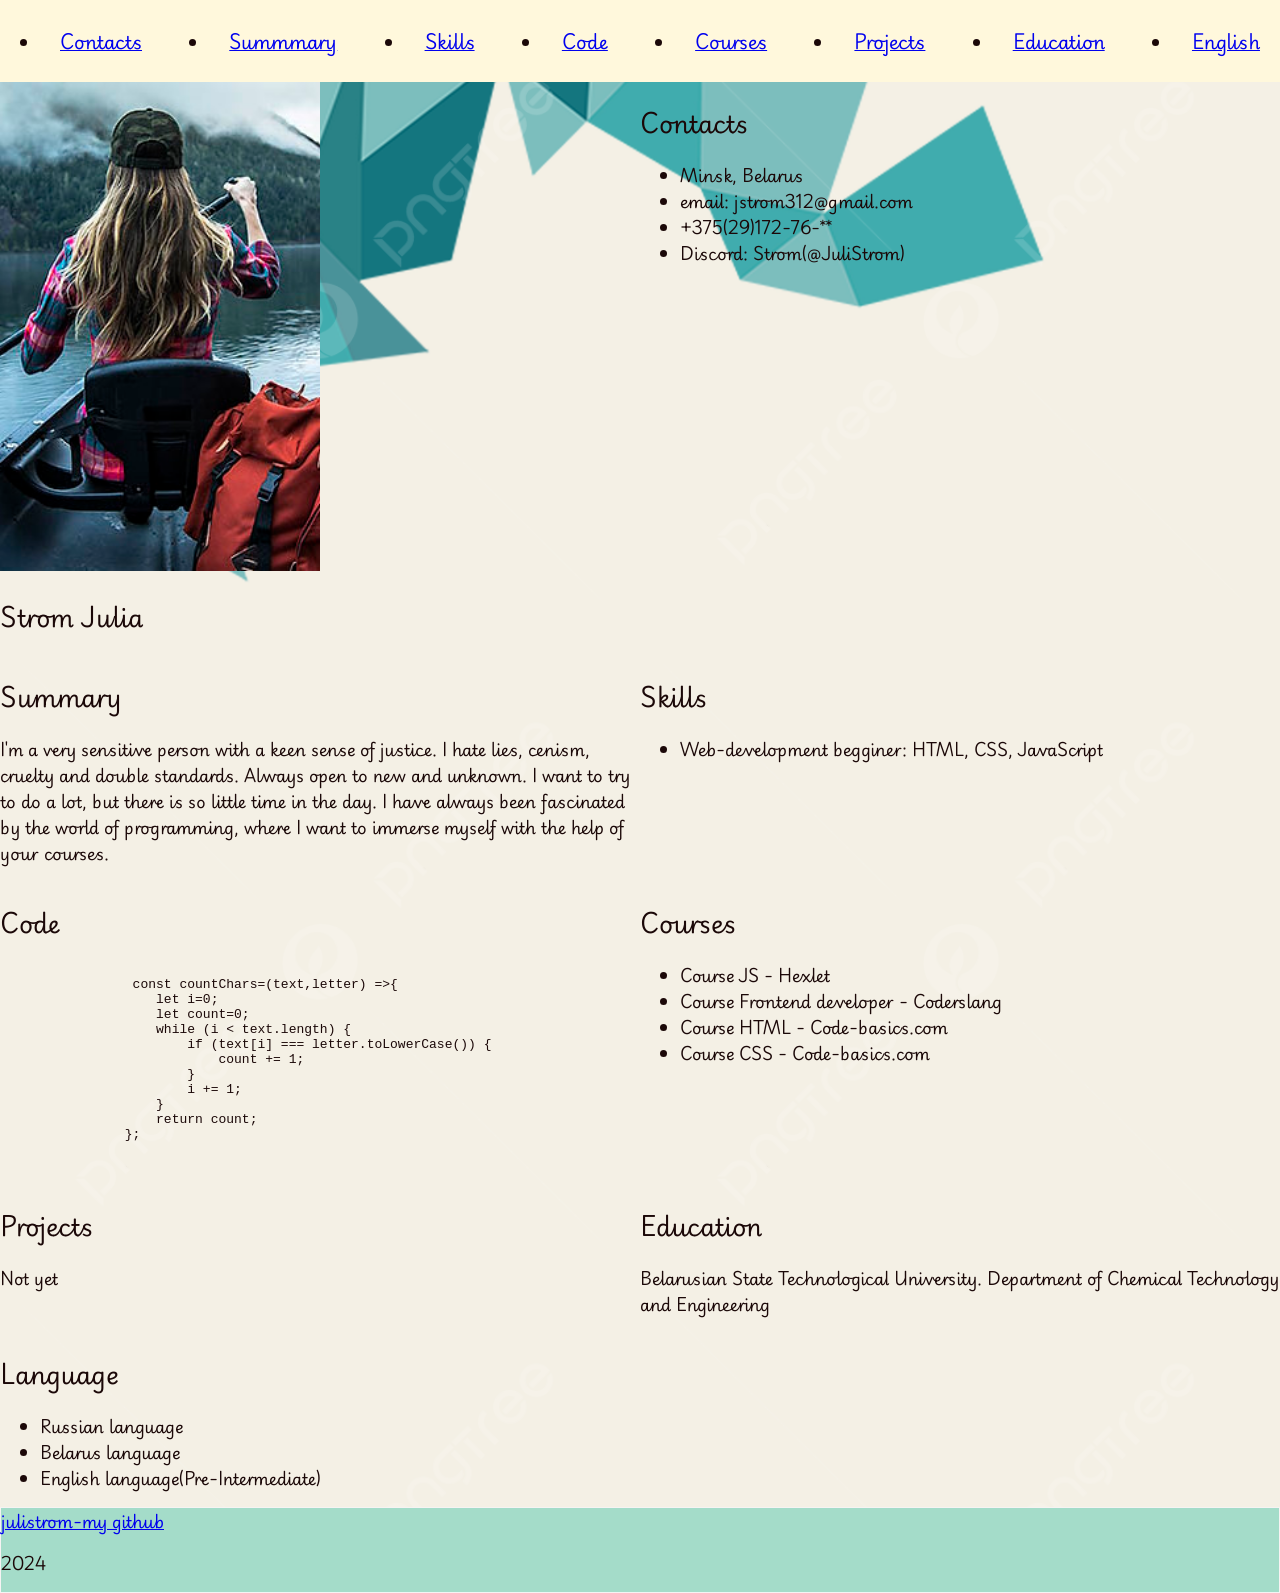
==== index.html @ 9780dcb6 "feat: change h3 on h2 index.html" ====
<!DOCTYPE html>
<html lang="en">
<head>
    <meta charset="UTF-8">
    <meta http-equiv="X-UA-Compatible" content="IE=edge">
    <meta name="viewport" content="width=device-width, initial-scale=1.0">
    <title>cv</title>
    <link rel="stylesheet" href="style.css">
    <link rel="icon" href="assets/favicon.ico">
    <link rel="preconnect" href="https://fonts.googleapis.com">
    <link rel="preconnect" href="https://fonts.gstatic.com" crossorigin>
    <link href="https://fonts.googleapis.com/css2?family=Playwrite+GB+S:ital,wght@0,100..400;1,100..400&display=swap" rel="stylesheet">
    <style>
        body {
         background: #c7b39b url(assets/img/fon.jpg);
         background-size: cover;
         color: hsl(0, 54%, 7%);
        }
       </style>
</head>
<body>
    <header class="header">
           
        <div class="container"></div>
        <nav class="nav">
            <ul class="nav-list">
                <li class="nav-item"><a href="#contacts" class="nav-link">Contacts</a></li>
                
                <li class="nav-item"><a href="#summary" class="nav-link">Summmary</a> </li>
                <li class="nav-item"><a href="#skills" class="nav-link">Skills</a> </li>
                <li class="nav-item"><a href="#code" class="nav-link">Code</a> </li>
                <li class="nav-item"><a href="#courses" class="nav-link">Courses</a> </li>
                <li class="nav-item"><a href="#projects" class="nav-link">Projects</a> </li>
                <li class="nav-item"><a href="#education" class="nav-link">Education</a> </li>
                <li class="nav-item"><a href="#english" class="nav-link">English</a> </li>
            </ul>
        </nav>
    </header>
    <main class="main-container">
        <section class="section" id="profile">
            <img src="assets/img/fotocv.jpg" alt="fotocv" class="fotocv">
             <h1 class="name">Strom Julia</h1>
             
        </section>
        <section class="section" id="contacts">
            <h2 class="section-title">Contacts</h2>
            <ul>
                <li>Minsk, Belarus</li>
                <li>email: jstrom312@gmail.com</li>
                <li>+375(29)172-76-**</li>
                <li>Discord: Strom(@JuliStrom)</li>
            </ul>
        </section>
        <section class="section" id="summary">
            <h2 class="section-title">Summary</h2>
            <p>I'm a very sensitive person with a keen sense of justice. 
                I hate lies, cenism, cruelty and double standards. Always open to new and unknown. 
                I want to try to do a lot, but there is so little time in the day.
                 I have always been fascinated by the world of programming, where
                 I want to immerse myself with the help of your courses.</p>
        </section>
        <section class="section" id="skills">
            <h2 class="section-title">Skills</h2>
            <ul>
                <li>Web-development begginer: HTML, CSS, JavaScript</li>
            </ul>
        </section>
        <section class="section" id="code">
            <h2 class="section-title">Code</h2>
            <pre><code>  
                 const countChars=(text,letter) =>{
                    let i=0;
                    let count=0;
                    while (i < text.length) {
                        if (text[i] === letter.toLowerCase()) {
                            count += 1;
                        }
                        i += 1;
                    }
                    return count;
                };
            </code>
            </pre>
        </section>
        <section class="section" id="courses">
            <h2 class="section-title">Courses</h2>
            <ul>
                <li>Course JS - Hexlet </li>
                <li>Course Frontend developer - Coderslang</li>
                <li>Course HTML - Code-basics.com</li>
                <li>Course CSS - Code-basics.com</li>
            </ul>
        </section>
        <section class="section" id="projects">
            <h2 class="section-title">Projects</h2>
            <p>Not yet</p>
        </section>
        <section class="section" id="education">
            <h2 class="section-title">Education</h2>
            <p> Belarusian State Technological University.
                Department of Chemical Technology and Engineering</p>
        </section>
        <section class="section" id="languages">
            <h2 class="section-title">Language</h2>
            <ul>
                <li>Russian language</li>
                <li>Belarus language</li>
                <li>English language(Pre-Intermediate)</li>
            </ul>
        </section>    
    <div class="container"></div>
</main>
<footer class="footer">
    <div class="footer-container">
         <a class="my-github" href="https://github.com/JuliStrom">julistrom-my github</a>
        <p>2024</p>
        <a href="https://rs.school/js/" class="rss"></a>
    </div>
    </footer>
</body>
</html>
---- style.css ----
* {
    box-sizing: border-box;
  }
  main {
    /*border: 1px solid red;*/
    font-family: 'Playwrite GB S', sans-serif;
    font-weight: 400px;
    min-height: 100vh;
  }
  header {
    background-color: cornsilk;
    font-family: "Playwrite GB S", cursive;
    font-optical-sizing: auto;
    font-weight: <weight>;
    font-style: normal;
  }
  footer {
    border: 1px solid rgb(246, 243, 243);
    background-color: rgb(164, 220, 201);
  }
  body {
    display: flex;
    flex-direction: column;
    justify-content: space-between;
    font-family: "Playwrite GB S", cursive;
    font-optical-sizing: auto;
    font-weight: <weight>;
    font-style: normal;
    margin: 0;
    padding: 0;
  }
  .container {
    max-width: 1440px;
    margin: 0 auto;
  }
  .nav-list {
    display: flex;
    justify-content: space-between;
    align-items: stretch;
    
    }
  .nav-link {
    padding: 0 20px;
    line-height: 50px;
    transition: 0.3s;
    font-size: large;
  }
  html {
    scroll-behavior: smooth;
  }
  /*.nav-item {
    border: 1px solid red;
  }*/
  .section-item a {
    color:#829985;
    text-decoration: none;
    transition: 0.5s;
  }
  .section-item a:hover {
    color:#4d2323;
  }
  .main-container {
    display: flex;
    flex-wrap: wrap;
  }
  .section {
    width: 50%;
  }
  @media (max-width: 768px) {
    .section {
      width: 100%;
    }
  }
  .fotocv {
    width: 50%;
    height: 50%
    padding: 0;
    margin: 0;
  }
  .rss {
    background-image: url("./assets/svg/rsschool.png");
  }
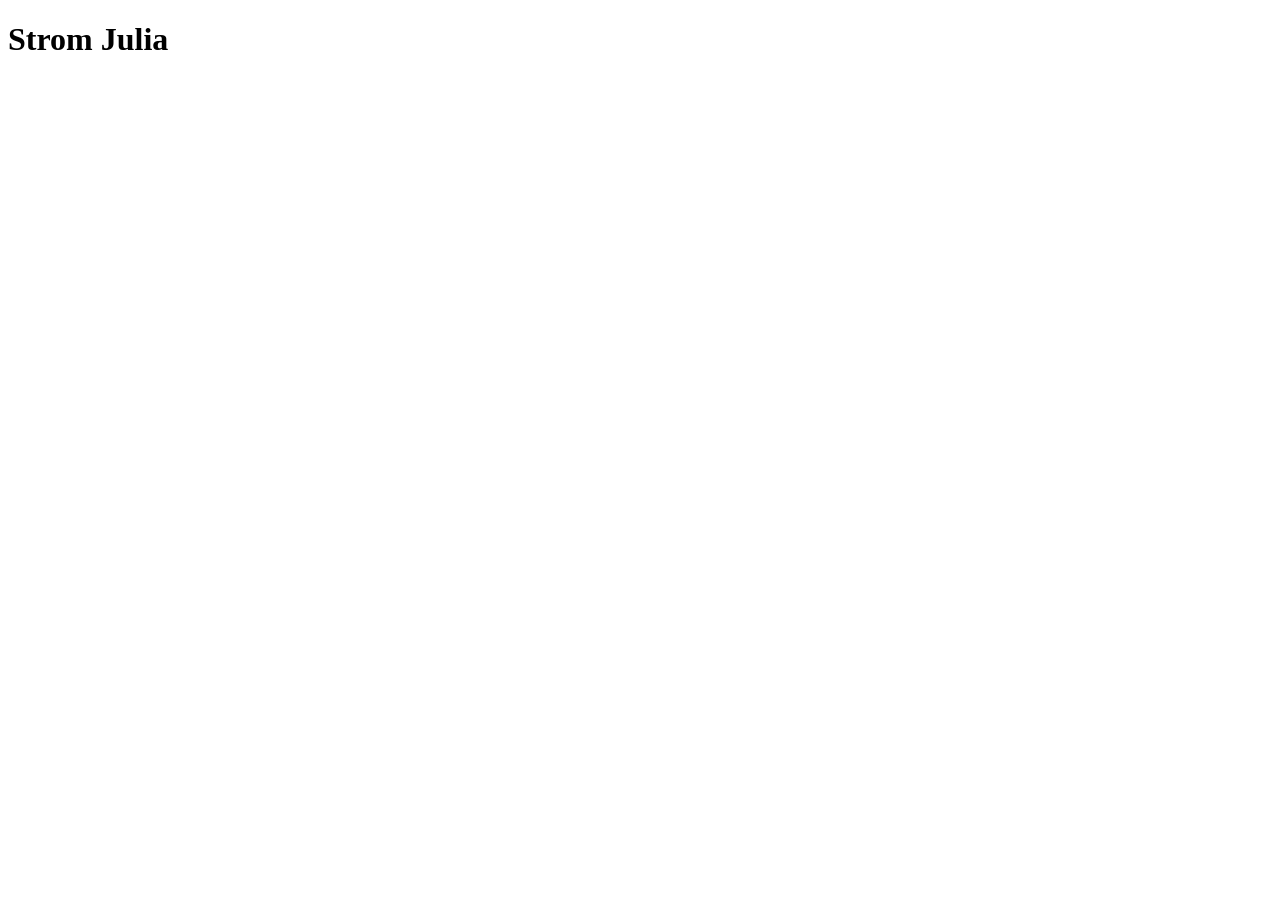
==== commit f024b3c1: "fix: change place index and style" ====
--- a/index.html
+++ b/index.html
@@ -1,121 +1,17 @@
-<!DOCTYPE html>
-<html lang="en">
-<head>
-    <meta charset="UTF-8">
-    <meta http-equiv="X-UA-Compatible" content="IE=edge">
-    <meta name="viewport" content="width=device-width, initial-scale=1.0">
-    <title>cv</title>
-    <link rel="stylesheet" href="style.css">
-    <link rel="icon" href="assets/favicon.ico">
-    <link rel="preconnect" href="https://fonts.googleapis.com">
-    <link rel="preconnect" href="https://fonts.gstatic.com" crossorigin>
-    <link href="https://fonts.googleapis.com/css2?family=Playwrite+GB+S:ital,wght@0,100..400;1,100..400&display=swap" rel="stylesheet">
-    <style>
-        body {
-         background: #c7b39b url(assets/img/fon.jpg);
-         background-size: cover;
-         color: hsl(0, 54%, 7%);
-        }
-       </style>
-</head>
-<body>
-    <header class="header">
-           
-        <div class="container"></div>
-        <nav class="nav">
-            <ul class="nav-list">
-                <li class="nav-item"><a href="#contacts" class="nav-link">Contacts</a></li>
-                
-                <li class="nav-item"><a href="#summary" class="nav-link">Summmary</a> </li>
-                <li class="nav-item"><a href="#skills" class="nav-link">Skills</a> </li>
-                <li class="nav-item"><a href="#code" class="nav-link">Code</a> </li>
-                <li class="nav-item"><a href="#courses" class="nav-link">Courses</a> </li>
-                <li class="nav-item"><a href="#projects" class="nav-link">Projects</a> </li>
-                <li class="nav-item"><a href="#education" class="nav-link">Education</a> </li>
-                <li class="nav-item"><a href="#english" class="nav-link">English</a> </li>
-            </ul>
-        </nav>
-    </header>
-    <main class="main-container">
-        <section class="section" id="profile">
-            <img src="assets/img/fotocv.jpg" alt="fotocv" class="fotocv">
-             <h1 class="name">Strom Julia</h1>
-             
-        </section>
-        <section class="section" id="contacts">
-            <h2 class="section-title">Contacts</h2>
-            <ul>
-                <li>Minsk, Belarus</li>
-                <li>email: jstrom312@gmail.com</li>
-                <li>+375(29)172-76-**</li>
-                <li>Discord: Strom(@JuliStrom)</li>
-            </ul>
-        </section>
-        <section class="section" id="summary">
-            <h2 class="section-title">Summary</h2>
-            <p>I'm a very sensitive person with a keen sense of justice. 
-                I hate lies, cenism, cruelty and double standards. Always open to new and unknown. 
-                I want to try to do a lot, but there is so little time in the day.
-                 I have always been fascinated by the world of programming, where
-                 I want to immerse myself with the help of your courses.</p>
-        </section>
-        <section class="section" id="skills">
-            <h2 class="section-title">Skills</h2>
-            <ul>
-                <li>Web-development begginer: HTML, CSS, JavaScript</li>
-            </ul>
-        </section>
-        <section class="section" id="code">
-            <h2 class="section-title">Code</h2>
-            <pre><code>  
-                 const countChars=(text,letter) =>{
-                    let i=0;
-                    let count=0;
-                    while (i < text.length) {
-                        if (text[i] === letter.toLowerCase()) {
-                            count += 1;
-                        }
-                        i += 1;
-                    }
-                    return count;
-                };
-            </code>
-            </pre>
-        </section>
-        <section class="section" id="courses">
-            <h2 class="section-title">Courses</h2>
-            <ul>
-                <li>Course JS - Hexlet </li>
-                <li>Course Frontend developer - Coderslang</li>
-                <li>Course HTML - Code-basics.com</li>
-                <li>Course CSS - Code-basics.com</li>
-            </ul>
-        </section>
-        <section class="section" id="projects">
-            <h2 class="section-title">Projects</h2>
-            <p>Not yet</p>
-        </section>
-        <section class="section" id="education">
-            <h2 class="section-title">Education</h2>
-            <p> Belarusian State Technological University.
-                Department of Chemical Technology and Engineering</p>
-        </section>
-        <section class="section" id="languages">
-            <h2 class="section-title">Language</h2>
-            <ul>
-                <li>Russian language</li>
-                <li>Belarus language</li>
-                <li>English language(Pre-Intermediate)</li>
-            </ul>
-        </section>    
-    <div class="container"></div>
-</main>
-<footer class="footer">
-    <div class="footer-container">
-         <a class="my-github" href="https://github.com/JuliStrom">julistrom-my github</a>
-        <p>2024</p>
-        <a href="https://rs.school/js/" class="rss"></a>
-    </div>
-    </footer>
-</body>
-</html>
+<!DOCTYPE html>
+<html lang="en">
+<head>
+    <meta charset="UTF-8">
+    <meta name="viewport" content="width=device-width, initial-scale=1.0">
+    <title>My cv</title>
+    <link rel="stylesheet" href="style.css">
+</head>
+<body>
+    <header class="header">
+        <h1 class="name">Strom Julia</h1>
+    </header>
+    <main></main>
+    <footer></footer>
+    
+</body>
+</html>
--- a/style.css
+++ b/style.css
@@ -1,82 +1,3 @@
 * {
     box-sizing: border-box;
-  }
-  main {
-    /*border: 1px solid red;*/
-    font-family: 'Playwrite GB S', sans-serif;
-    font-weight: 400px;
-    min-height: 100vh;
-  }
-  header {
-    background-color: cornsilk;
-    font-family: "Playwrite GB S", cursive;
-    font-optical-sizing: auto;
-    font-weight: <weight>;
-    font-style: normal;
-  }
-  footer {
-    border: 1px solid rgb(246, 243, 243);
-    background-color: rgb(164, 220, 201);
-  }
-  body {
-    display: flex;
-    flex-direction: column;
-    justify-content: space-between;
-    font-family: "Playwrite GB S", cursive;
-    font-optical-sizing: auto;
-    font-weight: <weight>;
-    font-style: normal;
-    margin: 0;
-    padding: 0;
-  }
-  .container {
-    max-width: 1440px;
-    margin: 0 auto;
-  }
-  .nav-list {
-    display: flex;
-    justify-content: space-between;
-    align-items: stretch;
-    
-    }
-  .nav-link {
-    padding: 0 20px;
-    line-height: 50px;
-    transition: 0.3s;
-    font-size: large;
-  }
-  html {
-    scroll-behavior: smooth;
-  }
-  /*.nav-item {
-    border: 1px solid red;
-  }*/
-  .section-item a {
-    color:#829985;
-    text-decoration: none;
-    transition: 0.5s;
-  }
-  .section-item a:hover {
-    color:#4d2323;
-  }
-  .main-container {
-    display: flex;
-    flex-wrap: wrap;
-  }
-  .section {
-    width: 50%;
-  }
-  @media (max-width: 768px) {
-    .section {
-      width: 100%;
-    }
-  }
-  .fotocv {
-    width: 50%;
-    height: 50%
-    padding: 0;
-    margin: 0;
-  }
-  .rss {
-    background-image: url("./assets/svg/rsschool.png");
-  }
+  }
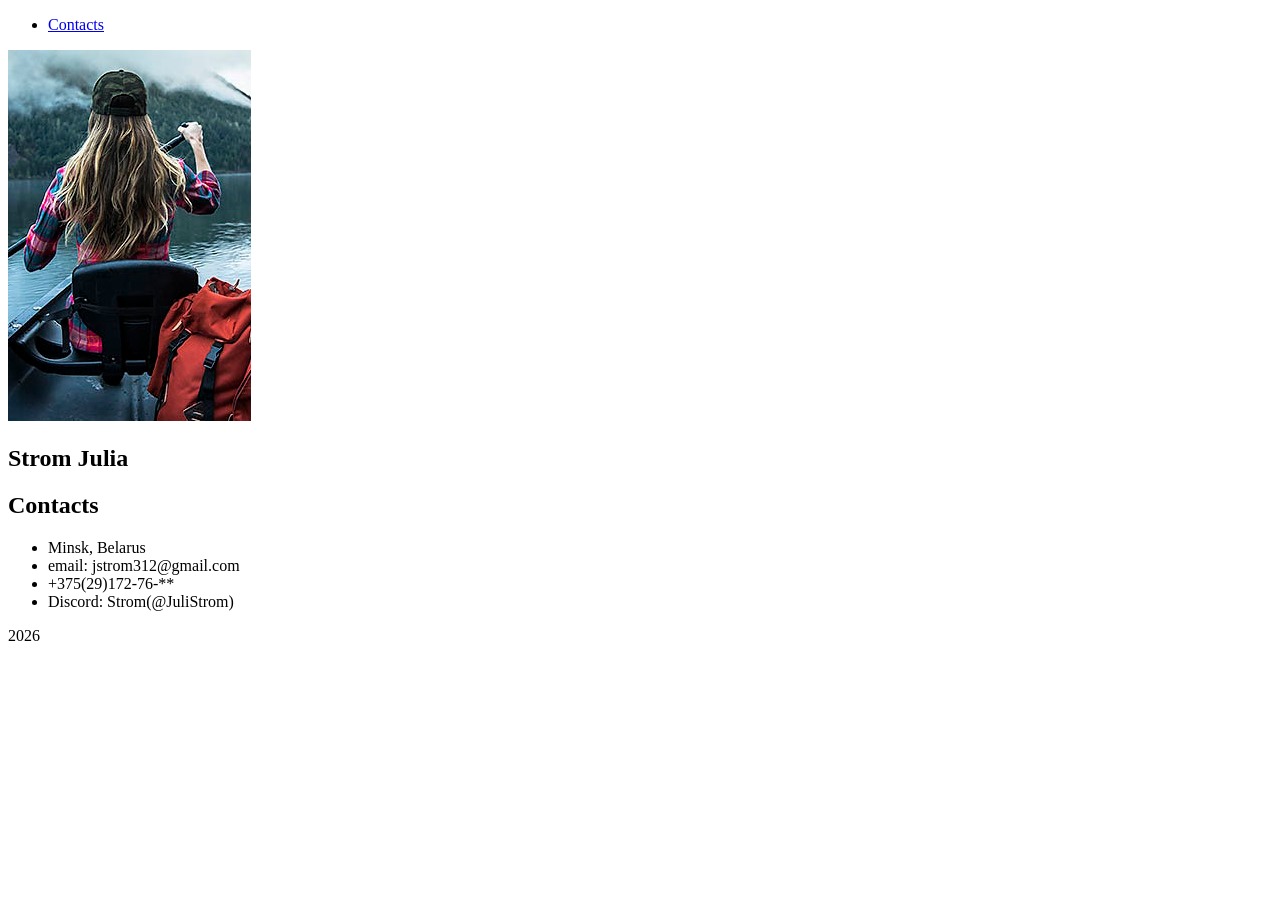
==== commit bb0f0f3e: "feat: enhance index.html with navigation and contact info Added navigation and contact sections with" ====
--- a/index.html
+++ b/index.html
@@ -8,10 +8,31 @@
 </head>
 <body>
     <header class="header">
-        <h1 class="name">Strom Julia</h1>
+        <nav class="nav">
+            <ul class="nav-list">
+                <li class="nav-item"><a href="#contacts" class="nav-link">Contacts</a></li>
+            </ul>
+        </nav>
     </header>
-    <main></main>
-    <footer></footer>
-    
+    <main>
+         <section class="section" id="profile">
+            <img src="assets/fotocv.jpg" alt="fotocv" class="fotocv">
+             <h1 class="name">Strom Julia</h1>
+        </section>
+        <section class="section" id="contacts">
+            <h2 class="section-title">Contacts</h2>
+            <ul>
+                <li>Minsk, Belarus</li>
+                <li>email: jstrom312@gmail.com</li>
+                <li>+375(29)172-76-**</li>
+                <li>Discord: Strom(@JuliStrom)</li>
+            </ul>
+        </section>
+    </main>
+    <footer>
+        <div class="footer-container">
+        <p>2026</p>
+    </div>
+    </footer>
 </body>
-</html>+</html>
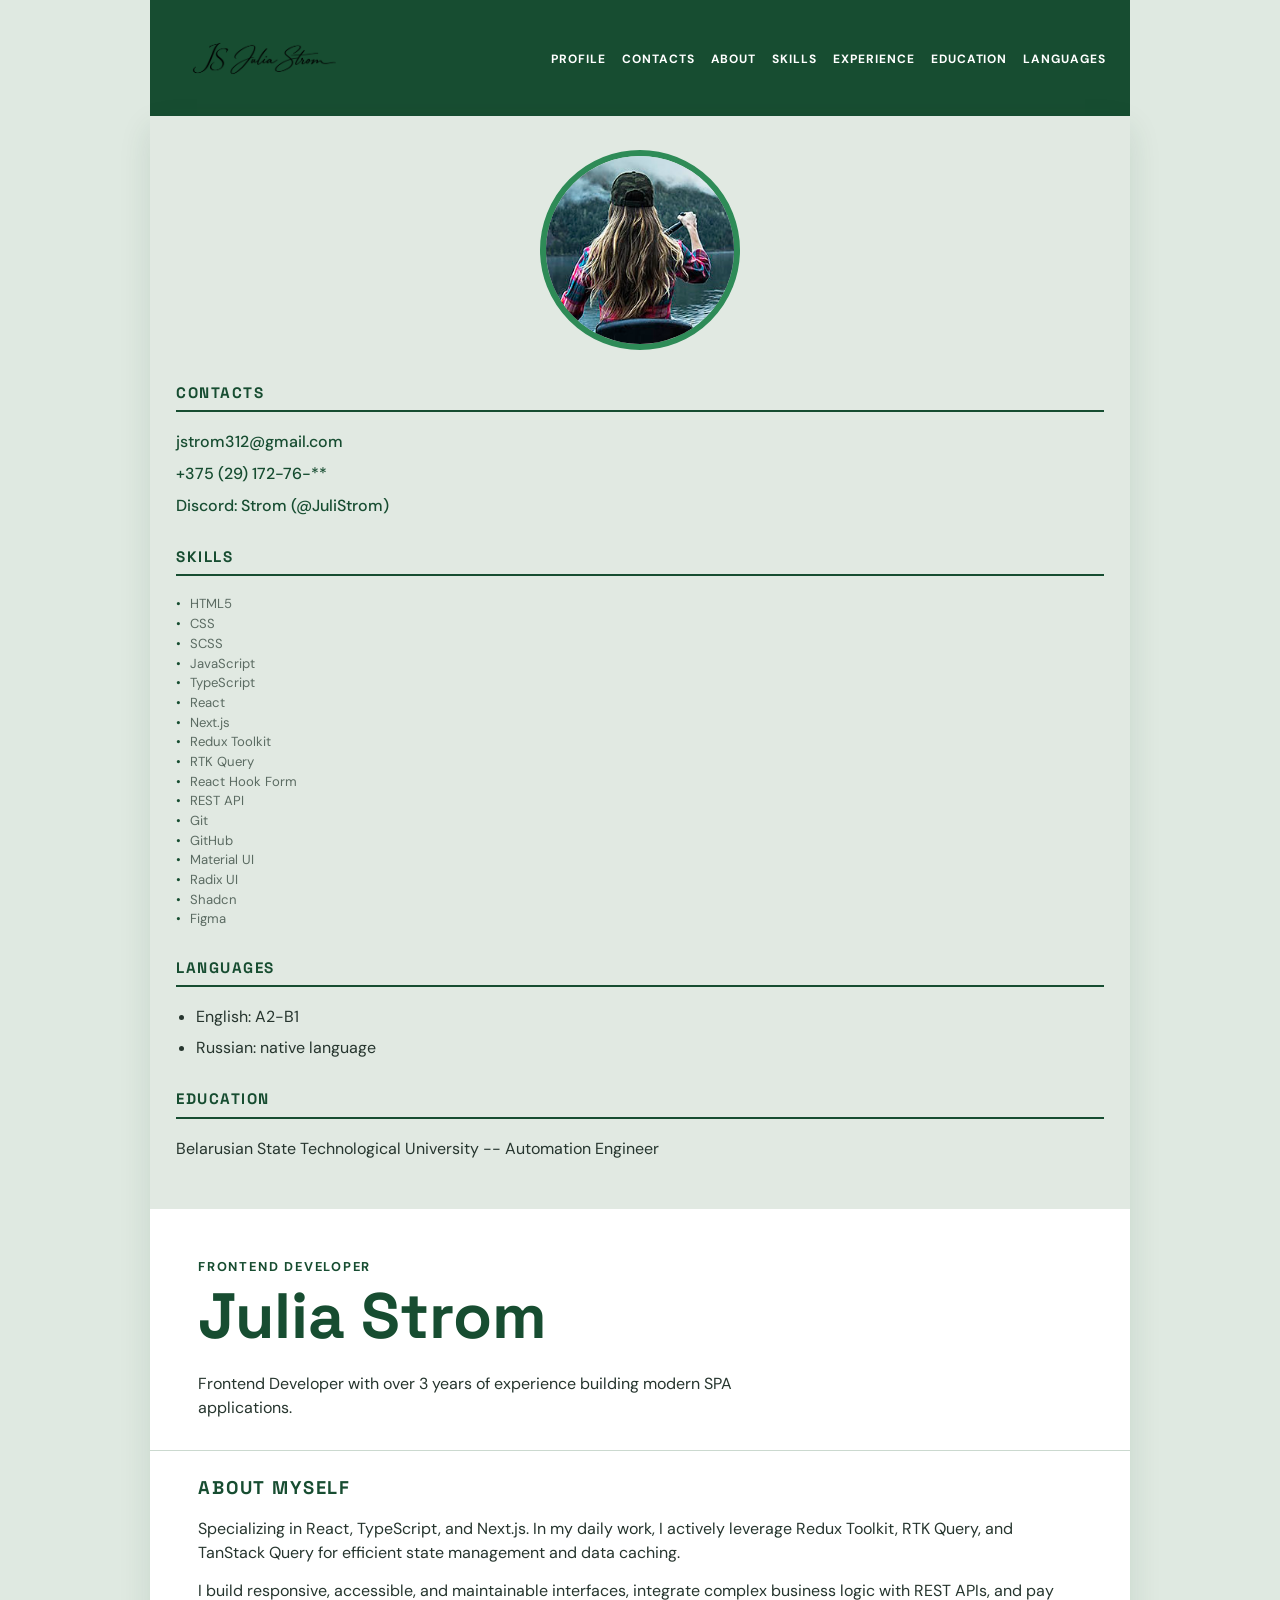
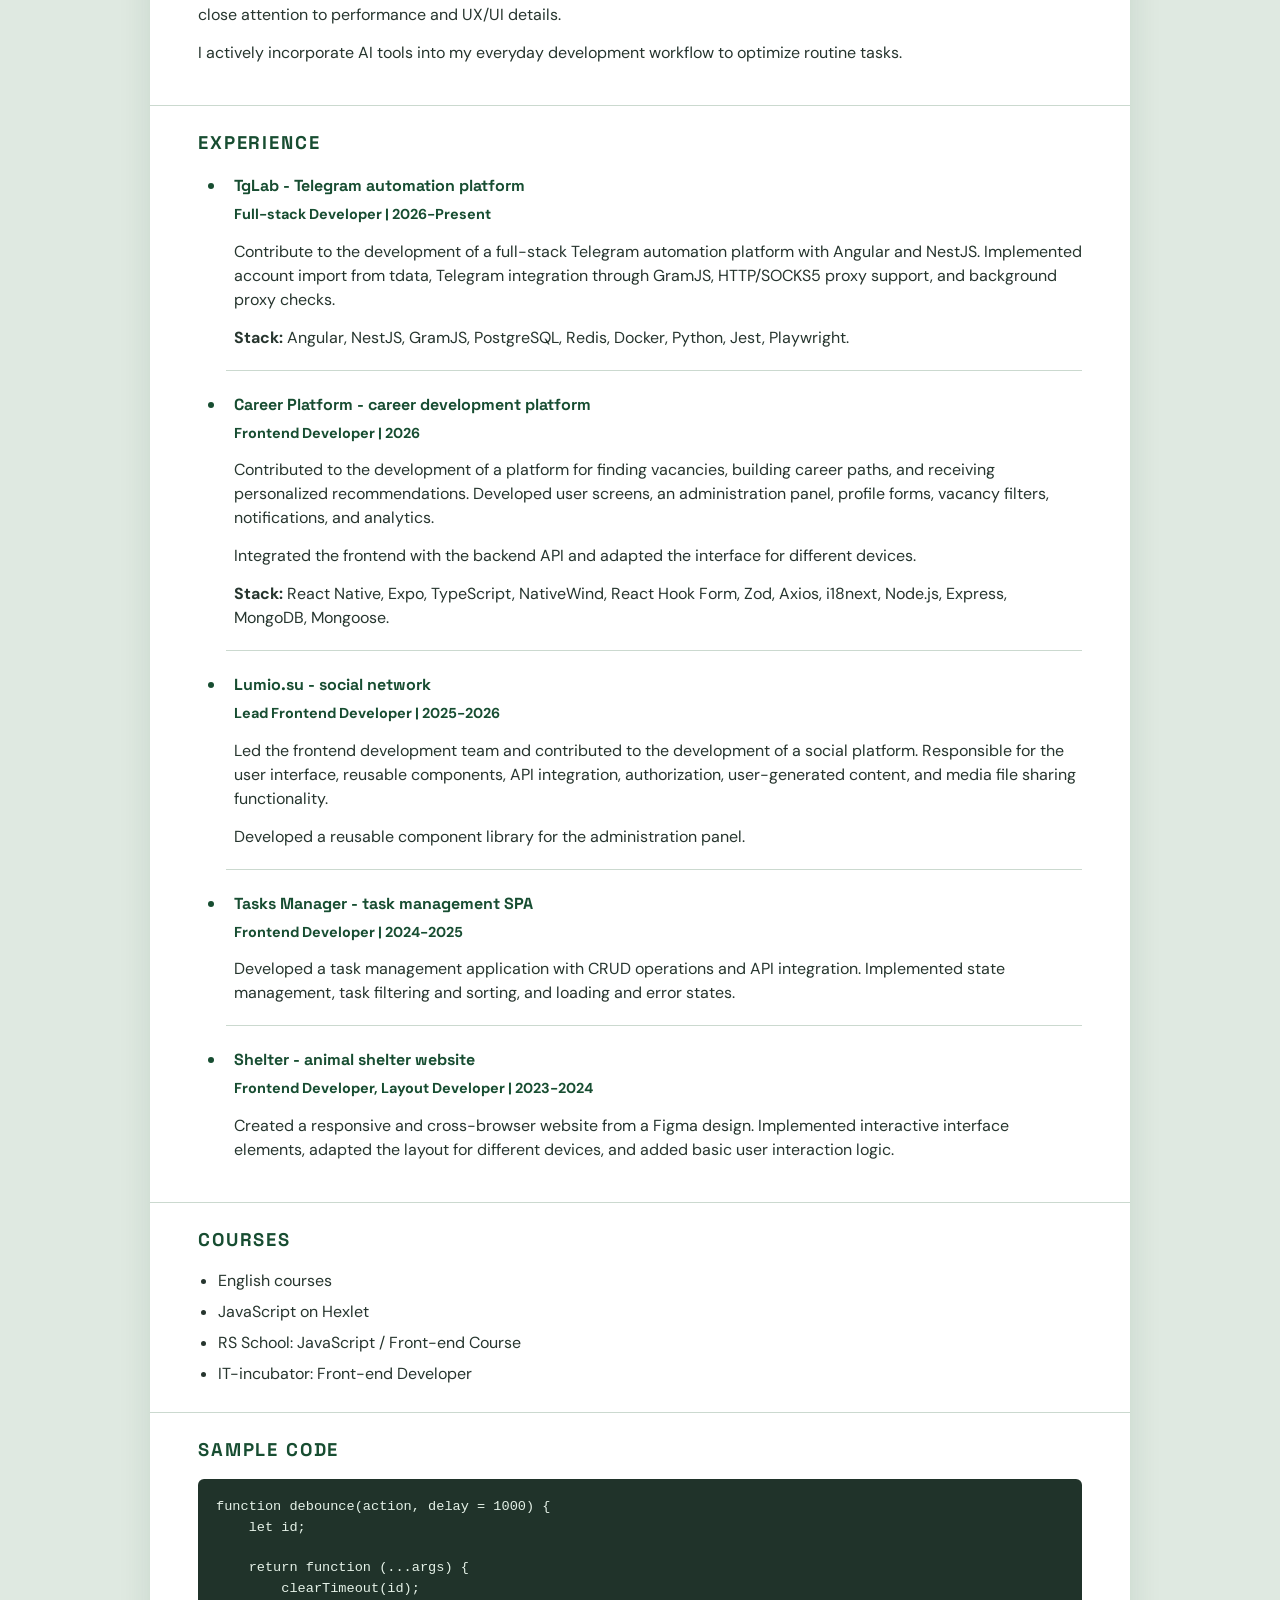
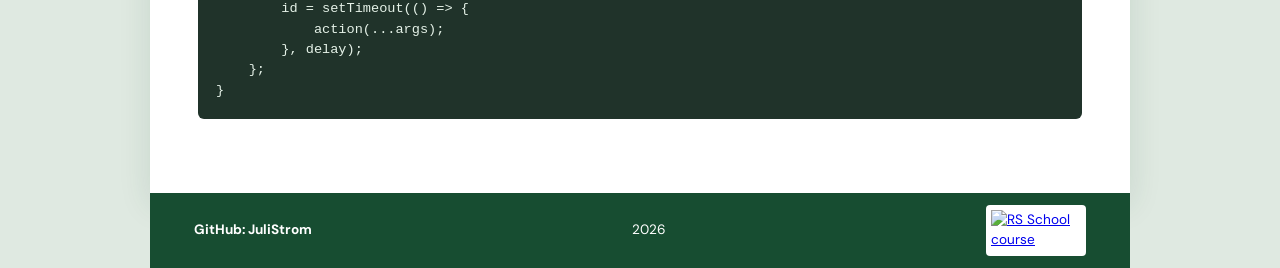
==== commit 673b1caf: "feat: create cv with style" ====
--- a/index.html
+++ b/index.html
@@ -3,36 +3,145 @@
 <head>
     <meta charset="UTF-8">
     <meta name="viewport" content="width=device-width, initial-scale=1.0">
-    <title>My cv</title>
+    <title>Julia Strom | CV</title>
     <link rel="stylesheet" href="style.css">
 </head>
 <body>
     <header class="header">
         <nav class="nav">
-            <ul class="nav-list">
+            <a class="my-logo" href="#profile" aria-label="Go to profile">
+                <img src="assets/myLogo.png" alt="Julia Strom logo">
+            </a>
+            <ul class="nav-list" id="navigation-menu">
+                <li class="nav-item"><a href="#profile" class="nav-link">Profile</a></li>
                 <li class="nav-item"><a href="#contacts" class="nav-link">Contacts</a></li>
+                <li class="nav-item"><a href="#about" class="nav-link">About</a></li>
+                <li class="nav-item"><a href="#skills" class="nav-link">Skills</a></li>
+                <li class="nav-item"><a href="#experience" class="nav-link">Experience</a></li>
+                <li class="nav-item"><a href="#education" class="nav-link">Education</a></li>
+                <li class="nav-item"><a href="#languages" class="nav-link">Languages</a></li>
             </ul>
         </nav>
     </header>
-    <main>
-         <section class="section" id="profile">
-            <img src="assets/fotocv.jpg" alt="fotocv" class="fotocv">
-             <h1 class="name">Strom Julia</h1>
-        </section>
-        <section class="section" id="contacts">
-            <h2 class="section-title">Contacts</h2>
-            <ul>
-                <li>Minsk, Belarus</li>
-                <li>email: jstrom312@gmail.com</li>
-                <li>+375(29)172-76-**</li>
-                <li>Discord: Strom(@JuliStrom)</li>
-            </ul>
-        </section>
+    <main class="cv-layout">
+        <aside class="sidebar">
+            <img src="assets/fotocv.jpg" alt="Portrait of Julia Strom" class="fotocv">
+            <section class="sidebar-section" id="contacts">
+                <h2 class="section-title">Contacts</h2>
+                <ul class="contact-list">
+                    <li><a href="mailto:jstrom312@gmail.com">jstrom312@gmail.com</a></li>
+                    <li><a href="tel:+3752917276">+375 (29) 172-76-**</a></li>
+                    <li><a href="https://discord.com/users/strom1091" target="_blank" rel="noopener noreferrer">Discord: Strom (@JuliStrom)</a></li>
+                </ul>
+            </section>
+            <section class="sidebar-section" id="skills">
+                <h2 class="section-title">Skills</h2>
+                <ul class="tag-list">
+                    <li>HTML5</li><li>CSS</li><li>SCSS</li><li>JavaScript</li><li>TypeScript</li><li>React</li><li>Next.js</li><li>Redux Toolkit</li><li>RTK Query</li><li>React Hook Form</li><li>REST API</li><li>Git</li><li>GitHub</li><li>Material UI</li><li>Radix UI</li><li>Shadcn</li><li>Figma</li>
+                </ul>
+            </section>
+            <section class="sidebar-section" id="languages">
+                <h2 class="section-title">Languages</h2>
+                <ul class="plain-list">
+                    <li>English: A2-B1</li>
+                    <li>Russian: native language</li>
+                </ul>
+            </section>
+            <section class="sidebar-section" id="education">
+                <h2 class="section-title">Education</h2>
+                <p>Belarusian State Technological University -- Automation Engineer</p>
+            </section>
+        </aside>
+        <div class="cv-content">
+            <section class="profile" id="profile">
+                <div class="profile-content">
+                    <p class="eyebrow">Frontend Developer</p>
+                    <h1 class="name">Julia Strom</h1>
+                    <p class="profile-summary">Frontend Developer with over 3 years of experience building modern SPA applications.</p>
+                </div>
+            </section>
+            <section class="content-section" id="about">
+                <h2 class="section-title">About myself</h2>
+                <p>Specializing in React, TypeScript, and Next.js. In my daily work, I actively leverage Redux Toolkit, RTK Query, and TanStack Query for efficient state management and data caching.</p>
+                <p>I build responsive, accessible, and maintainable interfaces, integrate complex business logic with REST APIs, and pay close attention to performance and UX/UI details.</p>
+                <p>I actively incorporate AI tools into my everyday development workflow to optimize routine tasks.</p>
+            </section>
+            <section class="content-section" id="experience">
+                <h2 class="section-title">Experience</h2>
+                <ul class="experience-list">
+                    <li>
+                        <article class="experience-item">
+                            <h3>TgLab - Telegram automation platform</h3>
+                            <p class="experience-meta">Full-stack Developer | 2026-Present</p>
+                            <p>Contribute to the development of a full-stack Telegram automation platform with Angular and NestJS. Implemented account import from tdata, Telegram integration through GramJS, HTTP/SOCKS5 proxy support, and background proxy checks.</p>
+                            <p class="experience-stack"><strong>Stack:</strong> Angular, NestJS, GramJS, PostgreSQL, Redis, Docker, Python, Jest, Playwright.</p>
+                        </article>
+                    </li>
+                    <li>
+                        <article class="experience-item">
+                            <h3>Career Platform - career development platform</h3>
+                            <p class="experience-meta">Frontend Developer | 2026</p>
+                            <p>Contributed to the development of a platform for finding vacancies, building career paths, and receiving personalized recommendations. Developed user screens, an administration panel, profile forms, vacancy filters, notifications, and analytics.</p>
+                            <p>Integrated the frontend with the backend API and adapted the interface for different devices.</p>
+                            <p class="experience-stack"><strong>Stack:</strong> React Native, Expo, TypeScript, NativeWind, React Hook Form, Zod, Axios, i18next, Node.js, Express, MongoDB, Mongoose.</p>
+                        </article>
+                    </li>
+                    <li>
+                        <article class="experience-item">
+                            <h3>Lumio.su - social network</h3>
+                            <p class="experience-meta">Lead Frontend Developer | 2025-2026</p>
+                            <p>Led the frontend development team and contributed to the development of a social platform. Responsible for the user interface, reusable components, API integration, authorization, user-generated content, and media file sharing functionality.</p>
+                            <p>Developed a reusable component library for the administration panel.</p>
+                        </article>
+                    </li>
+                    <li>
+                        <article class="experience-item">
+                            <h3>Tasks Manager - task management SPA</h3>
+                            <p class="experience-meta">Frontend Developer | 2024-2025</p>
+                            <p>Developed a task management application with CRUD operations and API integration. Implemented state management, task filtering and sorting, and loading and error states.</p>
+                        </article>
+                    </li>
+                    <li>
+                        <article class="experience-item">
+                            <h3>Shelter - animal shelter website</h3>
+                            <p class="experience-meta">Frontend Developer, Layout Developer | 2023-2024</p>
+                            <p>Created a responsive and cross-browser website from a Figma design. Implemented interactive interface elements, adapted the layout for different devices, and added basic user interaction logic.</p>
+                        </article>
+                    </li>
+                </ul>
+            </section>
+            <section class="content-section" id="courses">
+                <h2 class="section-title">Courses</h2>
+                <ul class="plain-list">
+                    <li>English courses</li>
+                    <li>JavaScript on Hexlet</li>
+                    <li>RS School: JavaScript / Front-end Course</li>
+                    <li>IT-incubator: Front-end Developer</li>
+                </ul>
+            </section>
+            <section class="content-section" id="code">
+                <h2 class="section-title">Sample code</h2>
+                <pre><code>function debounce(action, delay = 1000) {
+    let id;
+
+    return function (...args) {
+        clearTimeout(id);
+        id = setTimeout(() =&gt; {
+            action(...args);
+        }, delay);
+    };
+}</code></pre>
+            </section>
+        </div>
     </main>
     <footer>
         <div class="footer-container">
-        <p>2026</p>
-    </div>
+            <a class="github-link" href="https://github.com/JuliStrom" target="_blank" rel="noreferrer">GitHub: JuliStrom</a>
+            <p>2026</p>
+            <a class="rs-school-link" href="https://rs.school/courses/javascript-ru" target="_blank" rel="noreferrer">
+                <img src="https://raw.githubusercontent.com/rolling-scopes-school/tasks/master/fullstack-engineering/tasks/cv/assets/rs-school-logo.svg" alt="RS School course">
+            </a>
+        </div>
     </footer>
 </body>
 </html>
--- a/style.css
+++ b/style.css
@@ -1,3 +1,422 @@
+@import url('https://fonts.googleapis.com/css2?family=DM+Sans:wght@400;500;700&family=Space+Grotesk:wght@500;600;700&display=swap');
+
+:root {
+  --ink: #26352e;
+  --muted: #5b6b62;
+  --line: #cbd9cf;
+  --paper: #dfe9e1;
+  --white: #ffffff;
+  --accent: #2e8b57;
+  --accent-dark: #174d31;
+  --soft-accent: #e5eee7;
+  --sidebar: #e1e9e2;
+}
+
 * {
-    box-sizing: border-box;
-  }+  box-sizing: border-box;
+}
+
+html {
+  scroll-behavior: smooth;
+}
+
+body {
+  margin: 0;
+  color: var(--ink);
+  background: var(--paper);
+  font-family: 'DM Sans', sans-serif;
+  line-height: 1.5;
+}
+
+.header,
+main,
+.footer-container {
+  width: min(100% - 40px, 980px);
+  margin: 0 auto;
+}
+
+.header {
+  padding: 30px 24px;
+  height: 116px;
+  background: var(--accent-dark);
+}
+
+.header .nav {
+  display: flex;
+  position: relative;
+  z-index: 2;
+  align-items: center;
+  justify-content: flex-end;
+  gap: 20px;
+}
+
+.my-logo {
+  display: block;
+  flex: 0 1 180px;
+  margin-right: auto;
+  transition: flex-basis 0.25s ease;
+}
+
+.my-logo img {
+  display: block;
+  width: 100%;
+  max-width: 180px;
+  height: 56px;
+  object-fit: contain;
+}
+
+.nav-list {
+  display: flex;
+  flex: 1 1 auto;
+  min-width: 0;
+  flex-wrap: nowrap;
+  justify-content: flex-end;
+  gap: 16px;
+  margin: 0;
+  padding: 0;
+  list-style: none;
+}
+
+.nav-link {
+  color: var(--white);
+  font-size: 0.75rem;
+  font-weight: 700;
+  text-decoration: none;
+  text-transform: uppercase;
+  letter-spacing: 0.08em;
+  white-space: nowrap;
+  transition: color 0.25s ease, font-size 0.25s ease;
+}
+
+.nav-link:hover,
+.nav-link:focus-visible {
+  color: #b8e2c4;
+}
+
+main {
+  display: block;
+  padding: 0 0 48px;
+  overflow: hidden;
+  background: var(--white);
+  box-shadow: 0 12px 30px rgb(23 77 49 / 12%);
+}
+
+.sidebar {
+  padding: 34px 26px;
+  background: var(--sidebar);
+}
+
+.cv-content {
+  display: block;
+}
+
+.profile {
+  padding: 48px 48px 30px;
+  background: var(--white);
+}
+
+.fotocv {
+  display: block;
+  width: 200px;
+  height: 200px;
+  margin: 0 auto 34px;
+  flex: 0 0 auto;
+  border: 6px solid var(--accent);
+  border-radius: 50%;
+  object-fit: cover;
+  object-position: center top;
+}
+
+.sidebar-section {
+  margin-top: 30px;
+  scroll-margin-top: 24px;
+}
+
+.sidebar-section:first-of-type {
+  margin-top: 0;
+}
+
+.cv-content {
+  min-width: 0;
+}
+
+.content-section {
+  padding: 26px 48px;
+  border-top: 1px solid var(--line);
+  scroll-margin-top: 24px;
+}
+
+.content-section:first-of-type {
+  border-top: 0;
+}
+
+.eyebrow {
+  margin: 0 0 8px;
+  color: var(--accent-dark);
+  font-size: 0.8rem;
+  font-weight: 700;
+  text-transform: uppercase;
+  letter-spacing: 0.14em;
+}
+
+.name {
+  margin: 0;
+  color: var(--accent-dark);
+  font-family: 'Space Grotesk', sans-serif;
+  font-size: clamp(2.5rem, 5vw, 4.5rem);
+  line-height: 1;
+}
+
+.profile-summary {
+  max-width: 560px;
+  margin: 24px 0 0;
+  font-size: 1rem;
+}
+
+.section-title {
+  margin: 0 0 18px;
+  font-family: 'Space Grotesk', sans-serif;
+  color: var(--accent-dark);
+  font-size: 1.15rem;
+  text-transform: uppercase;
+  letter-spacing: 0.1em;
+  line-height: 1.2;
+}
+
+.content-section p,
+.sidebar-section p {
+  margin: 0 0 14px;
+}
+
+.sidebar .section-title {
+  padding-bottom: 8px;
+  border-bottom: 2px solid var(--accent-dark);
+  font-size: 0.95rem;
+}
+
+.experience-item + .experience-item {
+  margin-top: 0;
+  padding-top: 0;
+  border-top: 0;
+}
+
+.experience-list {
+  margin: 0;
+  padding-left: 28px;
+}
+
+.experience-list > li {
+  padding-left: 8px;
+}
+
+.experience-list > li + li {
+  margin-top: 20px;
+  padding-top: 20px;
+  border-top: 1px solid var(--line);
+}
+
+.experience-list > li::marker {
+  color: var(--accent-dark);
+  font-size: 1.1em;
+}
+
+.experience-item h3 {
+  margin: 0 0 6px;
+  font-family: 'Space Grotesk', sans-serif;
+  color: var(--accent-dark);
+  font-size: 1rem;
+}
+
+.experience-meta {
+  color: var(--accent-dark);
+  font-size: 0.9rem;
+  font-weight: 700;
+}
+
+.contact-list {
+  display: grid;
+  gap: 8px;
+  margin: 0;
+  padding: 0;
+  list-style: none;
+}
+
+.contact-list a {
+  color: var(--accent-dark);
+  font-weight: 500;
+  text-decoration: none;
+}
+
+.contact-list a:hover,
+.contact-list a:focus-visible {
+  text-decoration: underline;
+}
+
+.tag-list {
+  display: flex;
+  flex-wrap: wrap;
+  display: block;
+  margin: 0;
+  padding: 0;
+  list-style: none;
+}
+
+.tag-list li {
+  position: relative;
+  padding-left: 14px;
+  color: var(--muted);
+  font-size: 0.82rem;
+}
+
+.tag-list li::before {
+  position: absolute;
+  left: 0;
+  content: '\2022';
+  color: var(--accent-dark);
+}
+
+.plain-list {
+  margin: 0;
+  padding-left: 20px;
+}
+
+.plain-list li + li {
+  margin-top: 7px;
+}
+
+.split-section {
+  display: grid;
+  grid-template-columns: repeat(2, minmax(0, 1fr));
+  gap: 32px;
+}
+
+pre {
+  overflow-x: auto;
+  margin: 0;
+  padding: 18px;
+  border-radius: 6px;
+  color: #e5f2e8;
+  background: #20332a;
+  font-size: 0.85rem;
+}
+
+footer {
+  width: min(100% - 40px, 980px);
+  margin: 0 auto;
+  padding: 12px 24px;
+  color: var(--white);
+  background: var(--accent-dark);
+  font-size: 0.85rem;
+}
+
+@media (max-width: 900px) and (min-width: 701px) {
+  .nav-list {
+    gap: 12px;
+  }
+
+  .header .nav {
+    gap: 12px;
+  }
+
+  .nav-link {
+    font-size: 0.7rem;
+  }
+
+  .my-logo img {
+    max-width: 140px;
+  }
+}
+
+.footer-container p {
+  margin: 0;
+}
+
+.footer-container {
+  display: flex;
+  align-items: center;
+  justify-content: space-between;
+  gap: 20px;
+}
+
+.github-link {
+  color: var(--white);
+  font-weight: 700;
+  text-decoration: none;
+}
+
+.github-link:hover,
+.github-link:focus-visible {
+  text-decoration: underline;
+}
+
+.rs-school-link {
+  display: block;
+}
+
+.rs-school-link img {
+  display: block;
+  width: 100px;
+  height: auto;
+  padding: 5px;
+  border-radius: 4px;
+  background: var(--white);
+}
+
+@media (max-width: 700px) {
+  .header,
+  main,
+  .footer-container {
+    width: min(100% - 28px, 540px);
+  }
+
+  .header {
+    padding: 14px 20px;
+    height: 84px;
+  }
+
+  .header .nav {
+    justify-content: center;
+  }
+
+  .my-logo {
+    flex: 0 1 140px;
+    margin-right: 0;
+  }
+
+  .my-logo img {
+    max-width: 140px;
+    height: 56px;
+  }
+
+  .nav-list {
+    display: none;
+  }
+
+  main {
+    display: block;
+    padding-top: 0;
+  }
+
+  .sidebar {
+    padding: 28px 24px;
+  }
+
+  .fotocv {
+    width: 168px;
+    height: 168px;
+    margin-bottom: 24px;
+  }
+
+  .profile,
+  .content-section {
+    padding: 28px 24px;
+  }
+
+  .name {
+    font-size: 3rem;
+  }
+
+  .footer-container {
+    flex-wrap: wrap;
+  }
+}
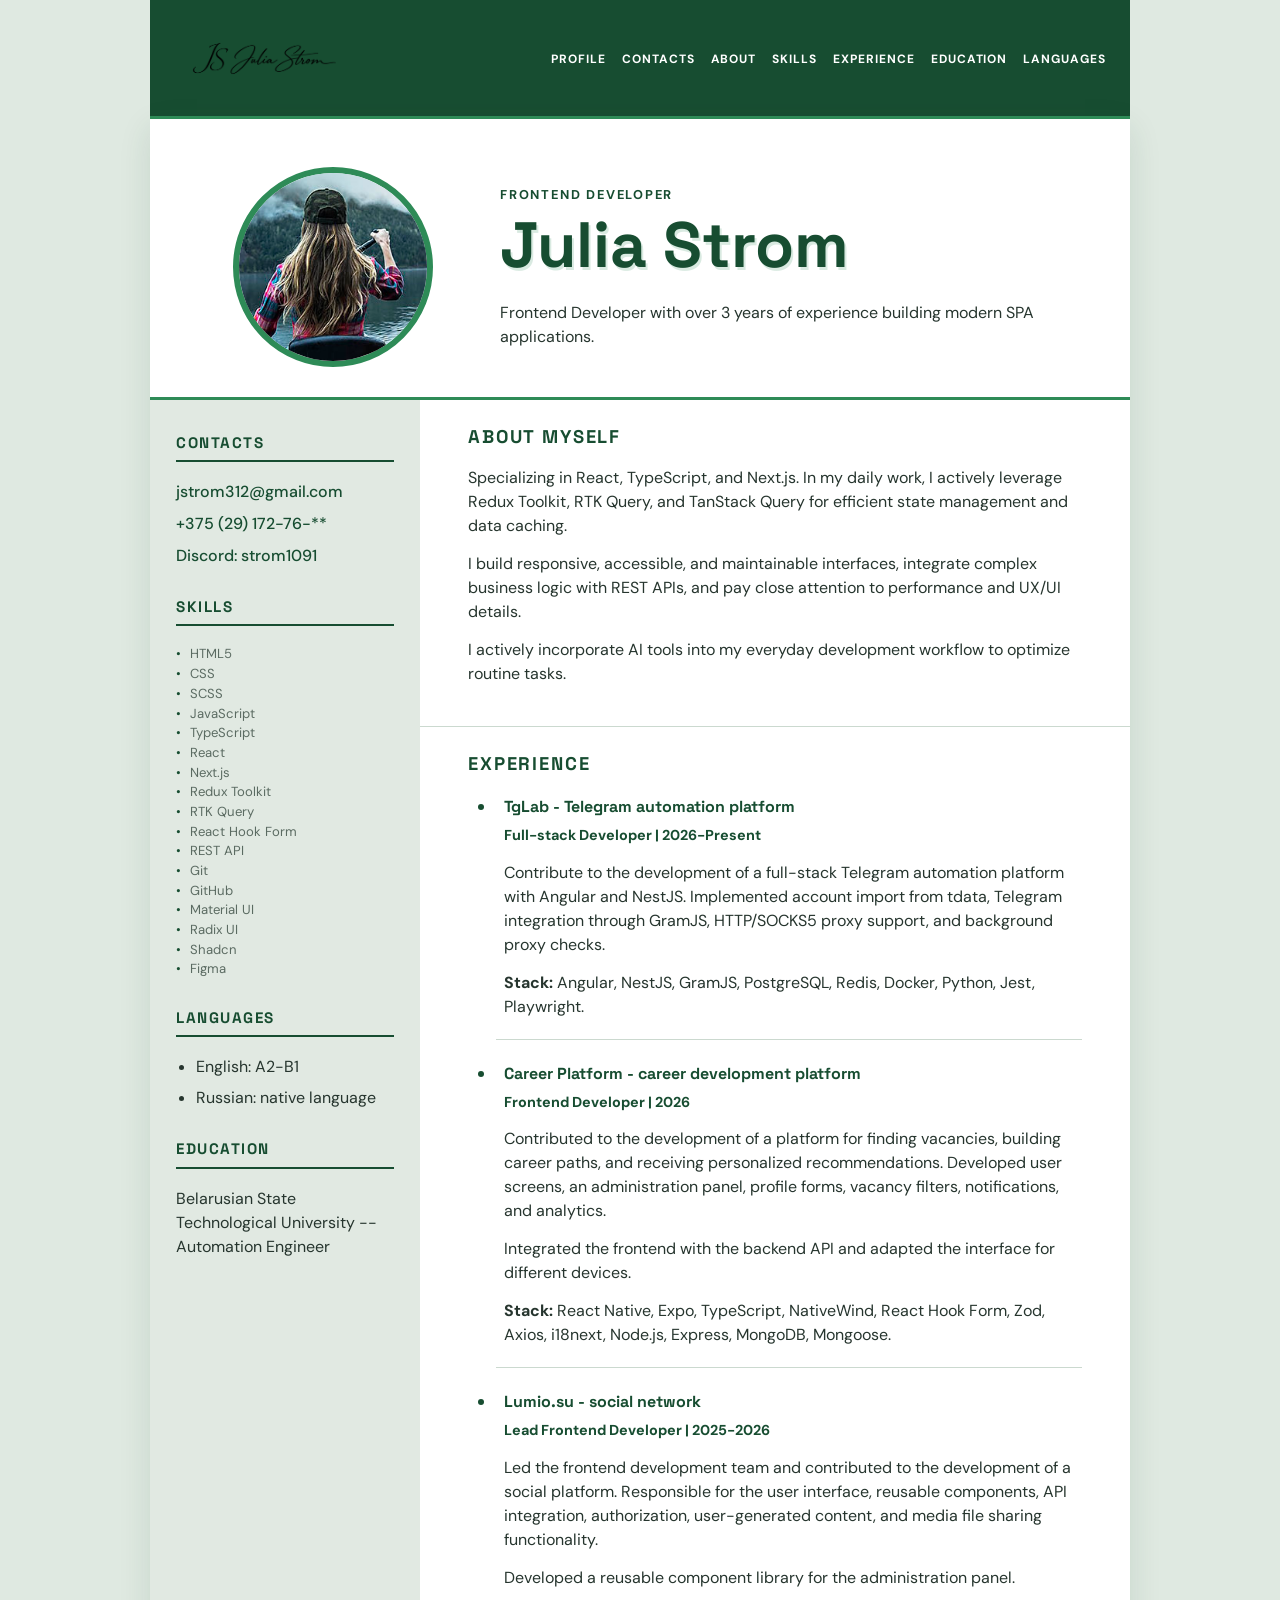
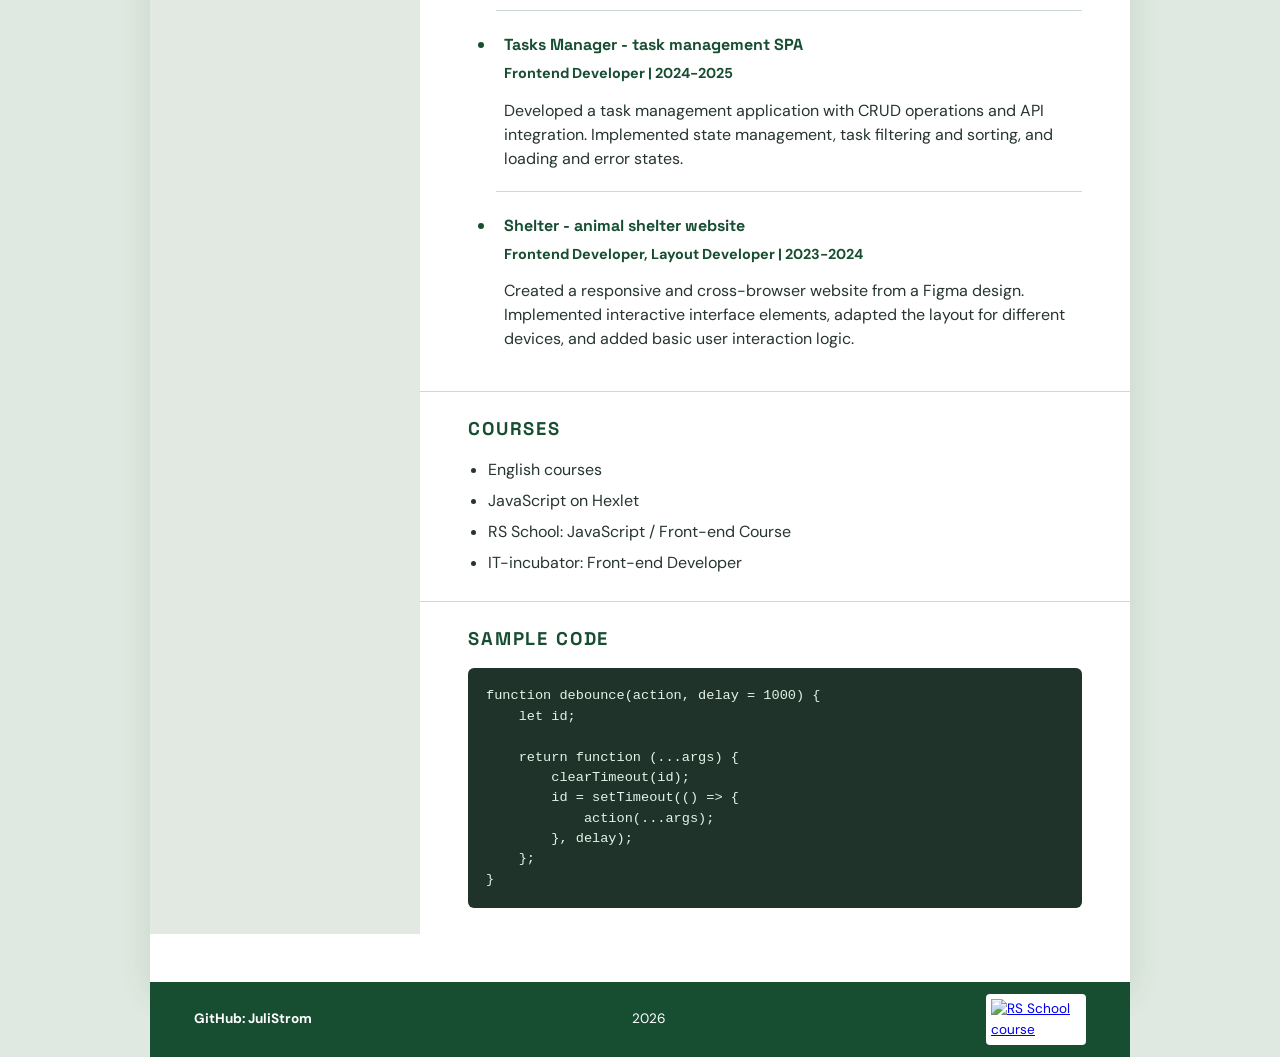
==== commit e5e68a4d: "feat: add some styles and correct index" ====
--- a/index.html
+++ b/index.html
@@ -4,13 +4,13 @@
     <meta charset="UTF-8">
     <meta name="viewport" content="width=device-width, initial-scale=1.0">
     <title>Julia Strom | CV</title>
-    <link rel="stylesheet" href="style.css">
+    <link rel="stylesheet" href="styles/style.css">
 </head>
 <body>
     <header class="header">
         <nav class="nav">
             <a class="my-logo" href="#profile" aria-label="Go to profile">
-                <img src="assets/myLogo.png" alt="Julia Strom logo">
+                <img src="images/myLogo.png" alt="Julia Strom logo">
             </a>
             <ul class="nav-list" id="navigation-menu">
                 <li class="nav-item"><a href="#profile" class="nav-link">Profile</a></li>
@@ -24,14 +24,21 @@
         </nav>
     </header>
     <main class="cv-layout">
+        <section class="profile" id="profile">
+            <img src="pictures/fotocv.jpg" alt="Portrait of Julia Strom" class="fotocv">
+            <div class="profile-content">
+                <p class="eyebrow">Frontend Developer</p>
+                <h1 class="name">Julia Strom</h1>
+                <p class="profile-summary">Frontend Developer with over 3 years of experience building modern SPA applications.</p>
+            </div>
+        </section>
         <aside class="sidebar">
-            <img src="assets/fotocv.jpg" alt="Portrait of Julia Strom" class="fotocv">
             <section class="sidebar-section" id="contacts">
                 <h2 class="section-title">Contacts</h2>
                 <ul class="contact-list">
                     <li><a href="mailto:jstrom312@gmail.com">jstrom312@gmail.com</a></li>
                     <li><a href="tel:+3752917276">+375 (29) 172-76-**</a></li>
-                    <li><a href="https://discord.com/users/strom1091" target="_blank" rel="noopener noreferrer">Discord: Strom (@JuliStrom)</a></li>
+                    <li><a href="https://discord.com/users/strom1091" target="_blank" rel="noopener noreferrer">Discord: strom1091</a></li>
                 </ul>
             </section>
             <section class="sidebar-section" id="skills">
@@ -53,13 +60,6 @@
             </section>
         </aside>
         <div class="cv-content">
-            <section class="profile" id="profile">
-                <div class="profile-content">
-                    <p class="eyebrow">Frontend Developer</p>
-                    <h1 class="name">Julia Strom</h1>
-                    <p class="profile-summary">Frontend Developer with over 3 years of experience building modern SPA applications.</p>
-                </div>
-            </section>
             <section class="content-section" id="about">
                 <h2 class="section-title">About myself</h2>
                 <p>Specializing in React, TypeScript, and Next.js. In my daily work, I actively leverage Redux Toolkit, RTK Query, and TanStack Query for efficient state management and data caching.</p>
--- a/styles/style.css
+++ b/styles/style.css
@@ -0,0 +1,444 @@
+@import url('https://fonts.googleapis.com/css2?family=DM+Sans:wght@400;500;700&family=Space+Grotesk:wght@500;600;700&display=swap');
+
+:root {
+  --ink: #26352e;
+  --muted: #5b6b62;
+  --line: #cbd9cf;
+  --paper: #dfe9e1;
+  --white: #ffffff;
+  --accent: #2e8b57;
+  --accent-dark: #174d31;
+  --soft-accent: #e5eee7;
+  --sidebar: #e1e9e2;
+}
+
+* {
+  box-sizing: border-box;
+}
+
+html {
+  scroll-behavior: smooth;
+}
+
+body {
+  margin: 0;
+  color: var(--ink);
+  background: var(--paper);
+  font-family: 'DM Sans', sans-serif;
+  line-height: 1.5;
+}
+
+.header,
+main,
+.footer-container {
+  width: min(100% - 40px, 980px);
+  margin: 0 auto;
+}
+
+.header {
+  padding: 30px 24px;
+  height: 116px;
+  background: var(--accent-dark);
+}
+
+.header .nav {
+  display: flex;
+  position: relative;
+  z-index: 2;
+  align-items: center;
+  justify-content: flex-end;
+  gap: 20px;
+}
+
+.my-logo {
+  display: block;
+  flex: 0 1 180px;
+  margin-right: auto;
+  transition: flex-basis 0.25s ease;
+}
+
+.my-logo img {
+  display: block;
+  width: 100%;
+  max-width: 180px;
+  height: 56px;
+  object-fit: contain;
+}
+
+.nav-list {
+  display: flex;
+  flex: 1 1 auto;
+  min-width: 0;
+  flex-wrap: nowrap;
+  justify-content: flex-end;
+  gap: 16px;
+  margin: 0;
+  padding: 0;
+  list-style: none;
+}
+
+.nav-link {
+  color: var(--white);
+  font-size: 0.75rem;
+  font-weight: 700;
+  text-decoration: none;
+  text-transform: uppercase;
+  letter-spacing: 0.08em;
+  white-space: nowrap;
+  transition: color 0.25s ease, font-size 0.25s ease;
+}
+
+.nav-link:hover,
+.nav-link:focus-visible {
+  color: #b8e2c4;
+}
+
+main {
+  display: grid;
+  grid-template-columns: 270px minmax(0, 1fr);
+  padding: 0 0 48px;
+  overflow: hidden;
+  background: var(--white);
+  box-shadow: 0 12px 30px rgb(23 77 49 / 12%);
+}
+
+.sidebar {
+  padding: 34px 26px;
+  background: var(--sidebar);
+}
+
+.cv-content {
+  display: block;
+}
+
+.profile {
+  display: grid;
+  grid-column: 1 / -1;
+  grid-template-columns: 270px minmax(0, 1fr);
+  align-items: center;
+  gap: 32px;
+  padding: 48px 48px 30px;
+  border-top: 3px solid var(--accent);
+  border-bottom: 3px solid var(--accent);
+  background: var(--white);
+}
+
+.fotocv {
+  display: block;
+  width: 200px;
+  height: 200px;
+  margin: 0 auto;
+  flex: 0 0 auto;
+  border: 6px solid var(--accent);
+  border-radius: 50%;
+  object-fit: cover;
+  object-position: center top;
+}
+
+.sidebar-section {
+  margin-top: 30px;
+  scroll-margin-top: 24px;
+}
+
+.sidebar-section:first-of-type {
+  margin-top: 0;
+}
+
+.cv-content {
+  min-width: 0;
+}
+
+.content-section {
+  padding: 26px 48px;
+  border-top: 1px solid var(--line);
+  scroll-margin-top: 24px;
+}
+
+.content-section:first-of-type {
+  border-top: 0;
+}
+
+.eyebrow {
+  margin: 0 0 8px;
+  color: var(--accent-dark);
+  font-size: 0.8rem;
+  font-weight: 700;
+  text-transform: uppercase;
+  letter-spacing: 0.14em;
+}
+
+.name {
+  margin: 0;
+  color: var(--accent-dark);
+  font-family: 'Space Grotesk', sans-serif;
+  font-size: clamp(2.5rem, 5vw, 4.5rem);
+  line-height: 1;
+  text-shadow: 2px 3px 0 rgb(46 139 87 / 18%);
+}
+
+.profile-summary {
+  max-width: 560px;
+  margin: 24px 0 0;
+  font-size: 1rem;
+}
+
+.section-title {
+  margin: 0 0 18px;
+  font-family: 'Space Grotesk', sans-serif;
+  color: var(--accent-dark);
+  font-size: 1.15rem;
+  text-transform: uppercase;
+  letter-spacing: 0.1em;
+  line-height: 1.2;
+}
+
+.content-section p,
+.sidebar-section p {
+  margin: 0 0 14px;
+}
+
+.sidebar .section-title {
+  padding-bottom: 8px;
+  border-bottom: 2px solid var(--accent-dark);
+  font-size: 0.95rem;
+}
+
+.experience-item + .experience-item {
+  margin-top: 0;
+  padding-top: 0;
+  border-top: 0;
+}
+
+.experience-list {
+  margin: 0;
+  padding-left: 28px;
+}
+
+.experience-list > li {
+  padding-left: 8px;
+}
+
+.experience-list > li + li {
+  margin-top: 20px;
+  padding-top: 20px;
+  border-top: 1px solid var(--line);
+}
+
+.experience-list > li::marker {
+  color: var(--accent-dark);
+  font-size: 1.1em;
+}
+
+.experience-item h3 {
+  margin: 0 0 6px;
+  font-family: 'Space Grotesk', sans-serif;
+  color: var(--accent-dark);
+  font-size: 1rem;
+}
+
+.experience-meta {
+  color: var(--accent-dark);
+  font-size: 0.9rem;
+  font-weight: 700;
+}
+
+.contact-list {
+  display: grid;
+  gap: 8px;
+  margin: 0;
+  padding: 0;
+  list-style: none;
+}
+
+.contact-list a {
+  color: var(--accent-dark);
+  font-weight: 500;
+  text-decoration: none;
+}
+
+.contact-list a:hover,
+.contact-list a:focus-visible {
+  text-decoration: underline;
+}
+
+.tag-list {
+  display: flex;
+  flex-wrap: wrap;
+  display: block;
+  margin: 0;
+  padding: 0;
+  list-style: none;
+}
+
+.tag-list li {
+  position: relative;
+  padding-left: 14px;
+  color: var(--muted);
+  font-size: 0.82rem;
+}
+
+.tag-list li::before {
+  position: absolute;
+  left: 0;
+  content: '\2022';
+  color: var(--accent-dark);
+}
+
+.plain-list {
+  margin: 0;
+  padding-left: 20px;
+}
+
+.plain-list li + li {
+  margin-top: 7px;
+}
+
+.split-section {
+  display: grid;
+  grid-template-columns: repeat(2, minmax(0, 1fr));
+  gap: 32px;
+}
+
+pre {
+  overflow-x: auto;
+  margin: 0;
+  padding: 18px;
+  border-radius: 6px;
+  color: #e5f2e8;
+  background: #20332a;
+  font-size: 0.85rem;
+}
+
+footer {
+  width: min(100% - 40px, 980px);
+  margin: 0 auto;
+  padding: 12px 24px;
+  color: var(--white);
+  background: var(--accent-dark);
+  font-size: 0.85rem;
+}
+
+@media (max-width: 900px) and (min-width: 701px) {
+  .nav-list {
+    gap: 12px;
+  }
+
+  .header .nav {
+    gap: 12px;
+  }
+
+  .nav-link {
+    font-size: 0.7rem;
+  }
+
+  .my-logo img {
+    max-width: 140px;
+  }
+}
+
+.footer-container p {
+  margin: 0;
+}
+
+.footer-container {
+  display: flex;
+  align-items: center;
+  justify-content: space-between;
+  gap: 20px;
+}
+
+.github-link {
+  color: var(--white);
+  font-weight: 700;
+  text-decoration: none;
+}
+
+.github-link:hover,
+.github-link:focus-visible {
+  text-decoration: underline;
+}
+
+.rs-school-link {
+  display: block;
+}
+
+.rs-school-link img {
+  display: block;
+  width: 100px;
+  height: auto;
+  padding: 5px;
+  border-radius: 4px;
+  background: var(--white);
+}
+
+@media (max-width: 700px) {
+  .header,
+  main,
+  .footer-container {
+    width: min(100% - 28px, 540px);
+  }
+
+  .header {
+    padding: 14px 20px;
+    height: 84px;
+  }
+
+  .header .nav {
+    justify-content: center;
+  }
+
+  .my-logo {
+    flex: 0 1 140px;
+    margin-right: 0;
+  }
+
+  .my-logo img {
+    max-width: 140px;
+    height: 56px;
+  }
+
+  .nav-list {
+    display: none;
+  }
+
+  main {
+    display: block;
+    grid-template-columns: none;
+    padding-top: 0;
+  }
+
+  .sidebar {
+    padding: 28px 24px;
+  }
+
+  .fotocv {
+    width: 168px;
+    height: 168px;
+    margin-bottom: 24px;
+  }
+
+  .profile,
+  .content-section {
+    padding: 28px 24px;
+  }
+
+  .profile {
+    display: flex;
+    flex-direction: column;
+    align-items: center;
+    gap: 24px;
+    text-align: center;
+  }
+
+  .profile .fotocv {
+    margin-bottom: 24px;
+  }
+
+  .name {
+    font-size: 3rem;
+  }
+
+  .footer-container {
+    flex-wrap: wrap;
+  }
+}
